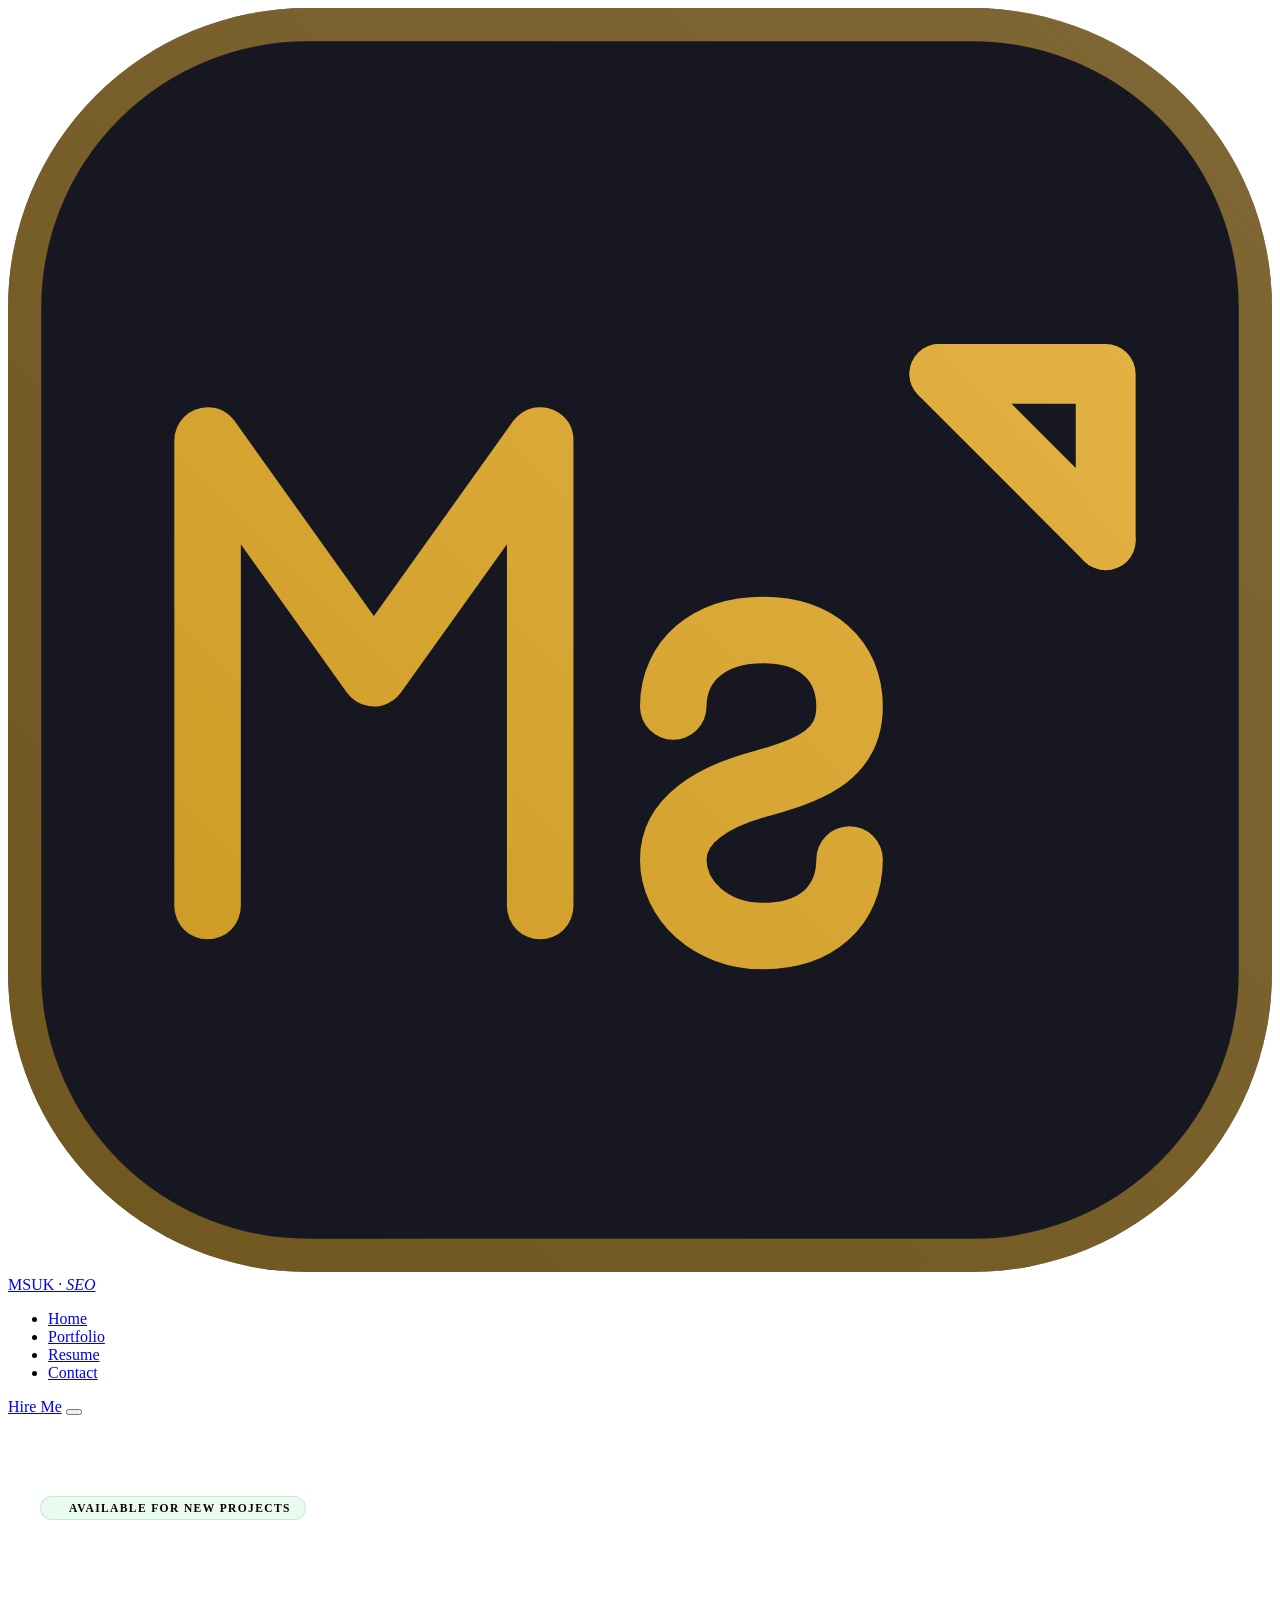
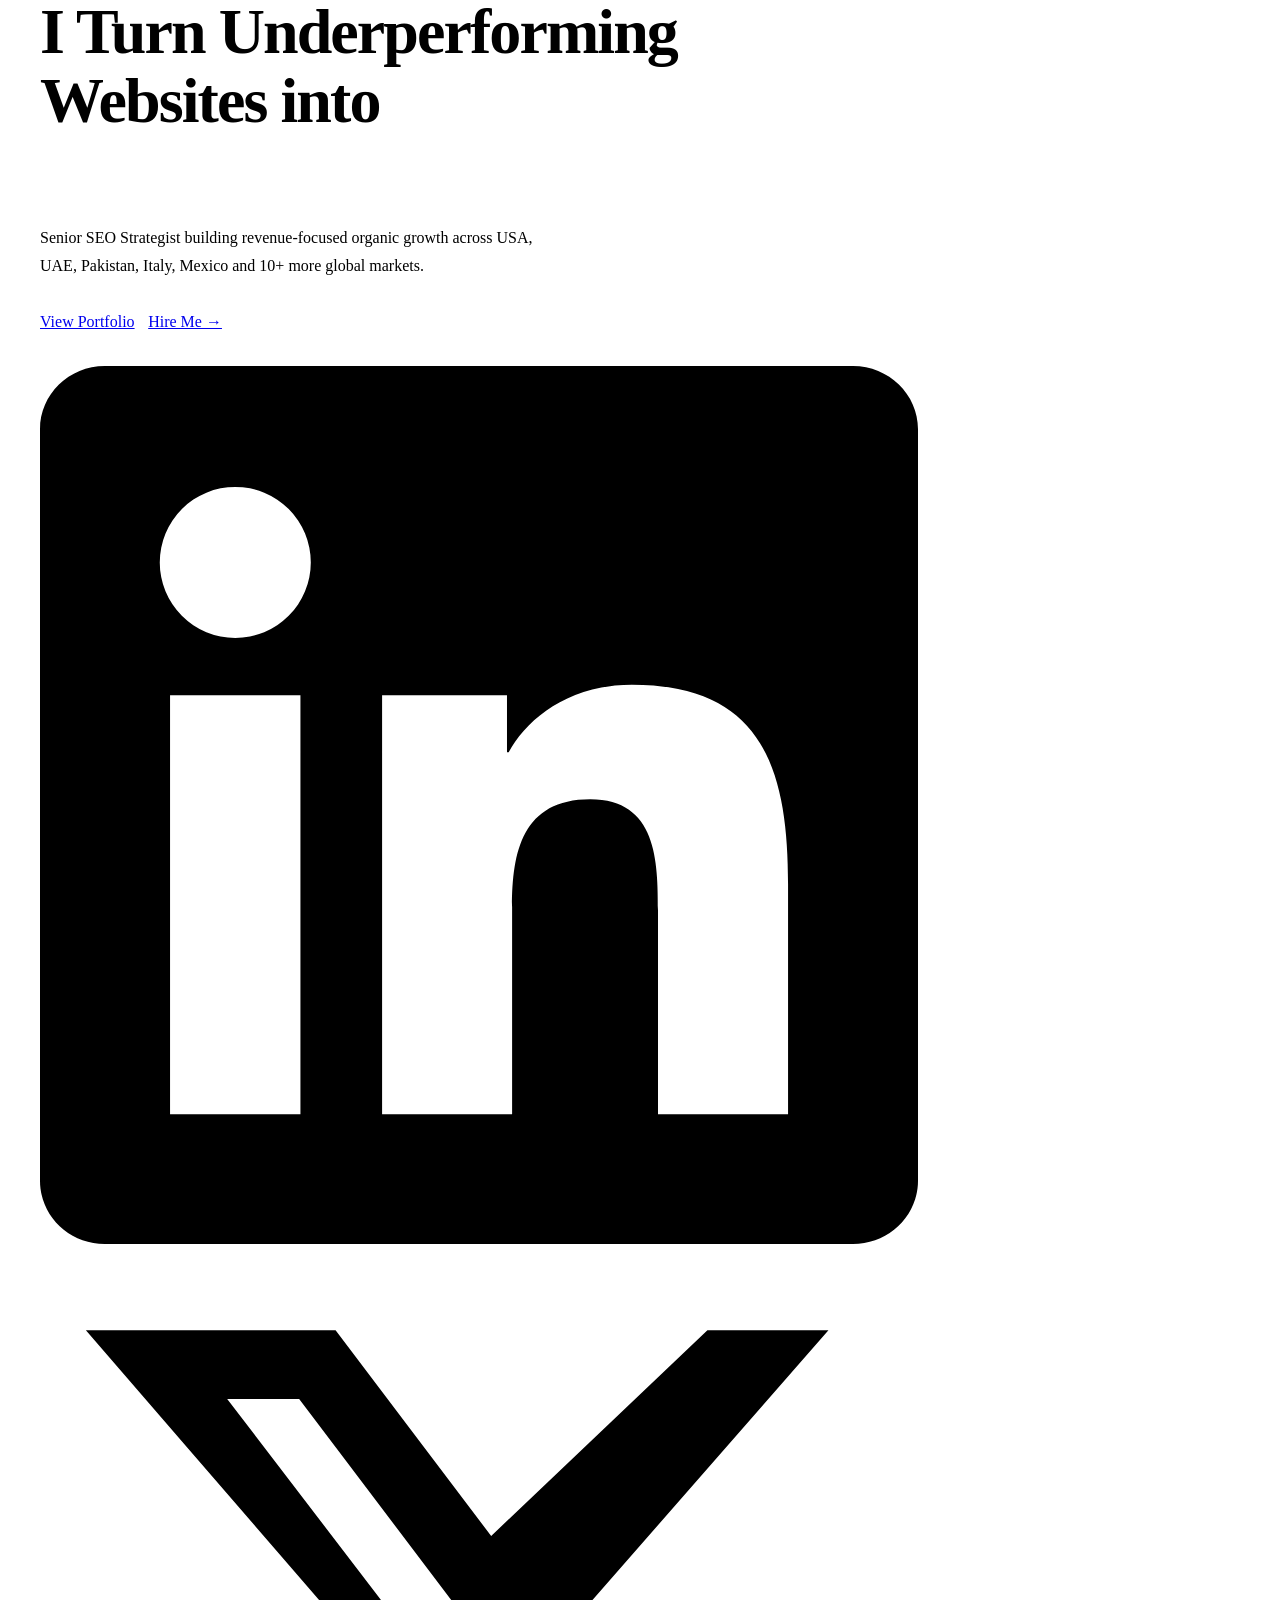
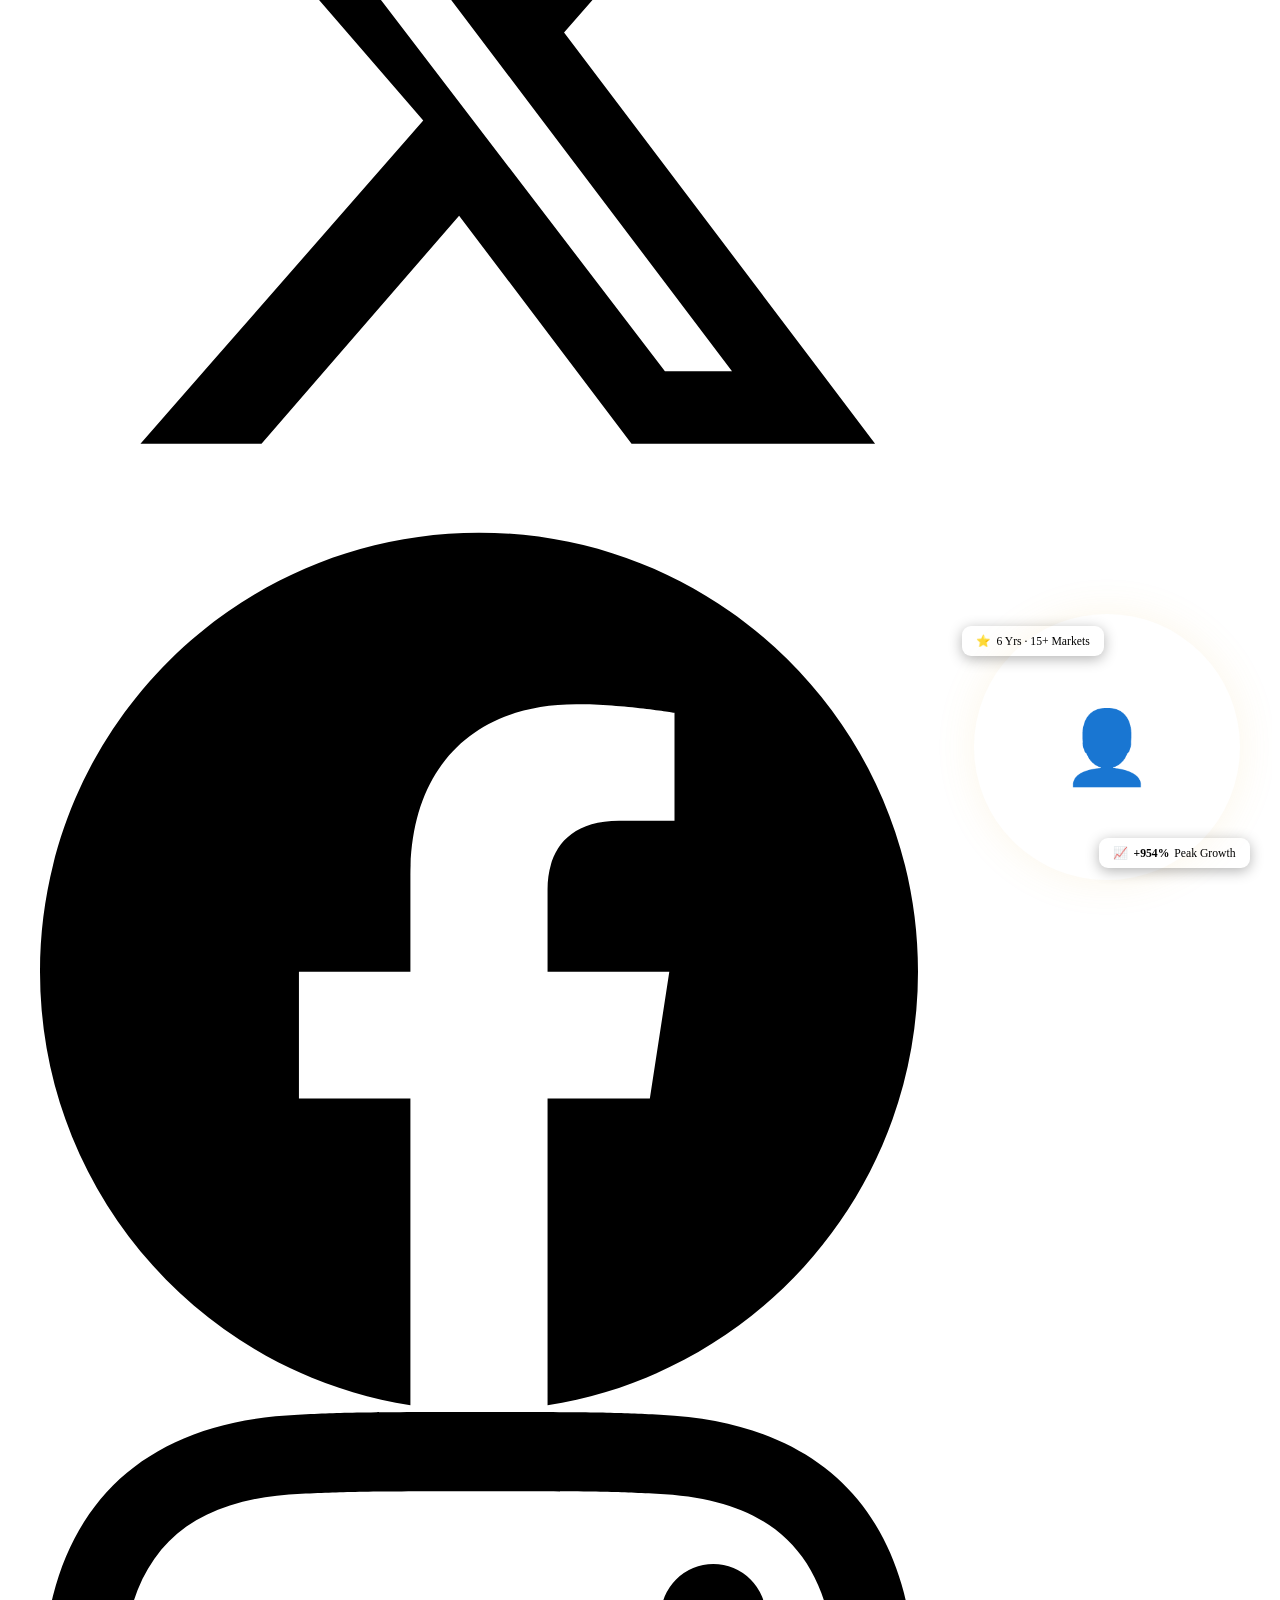
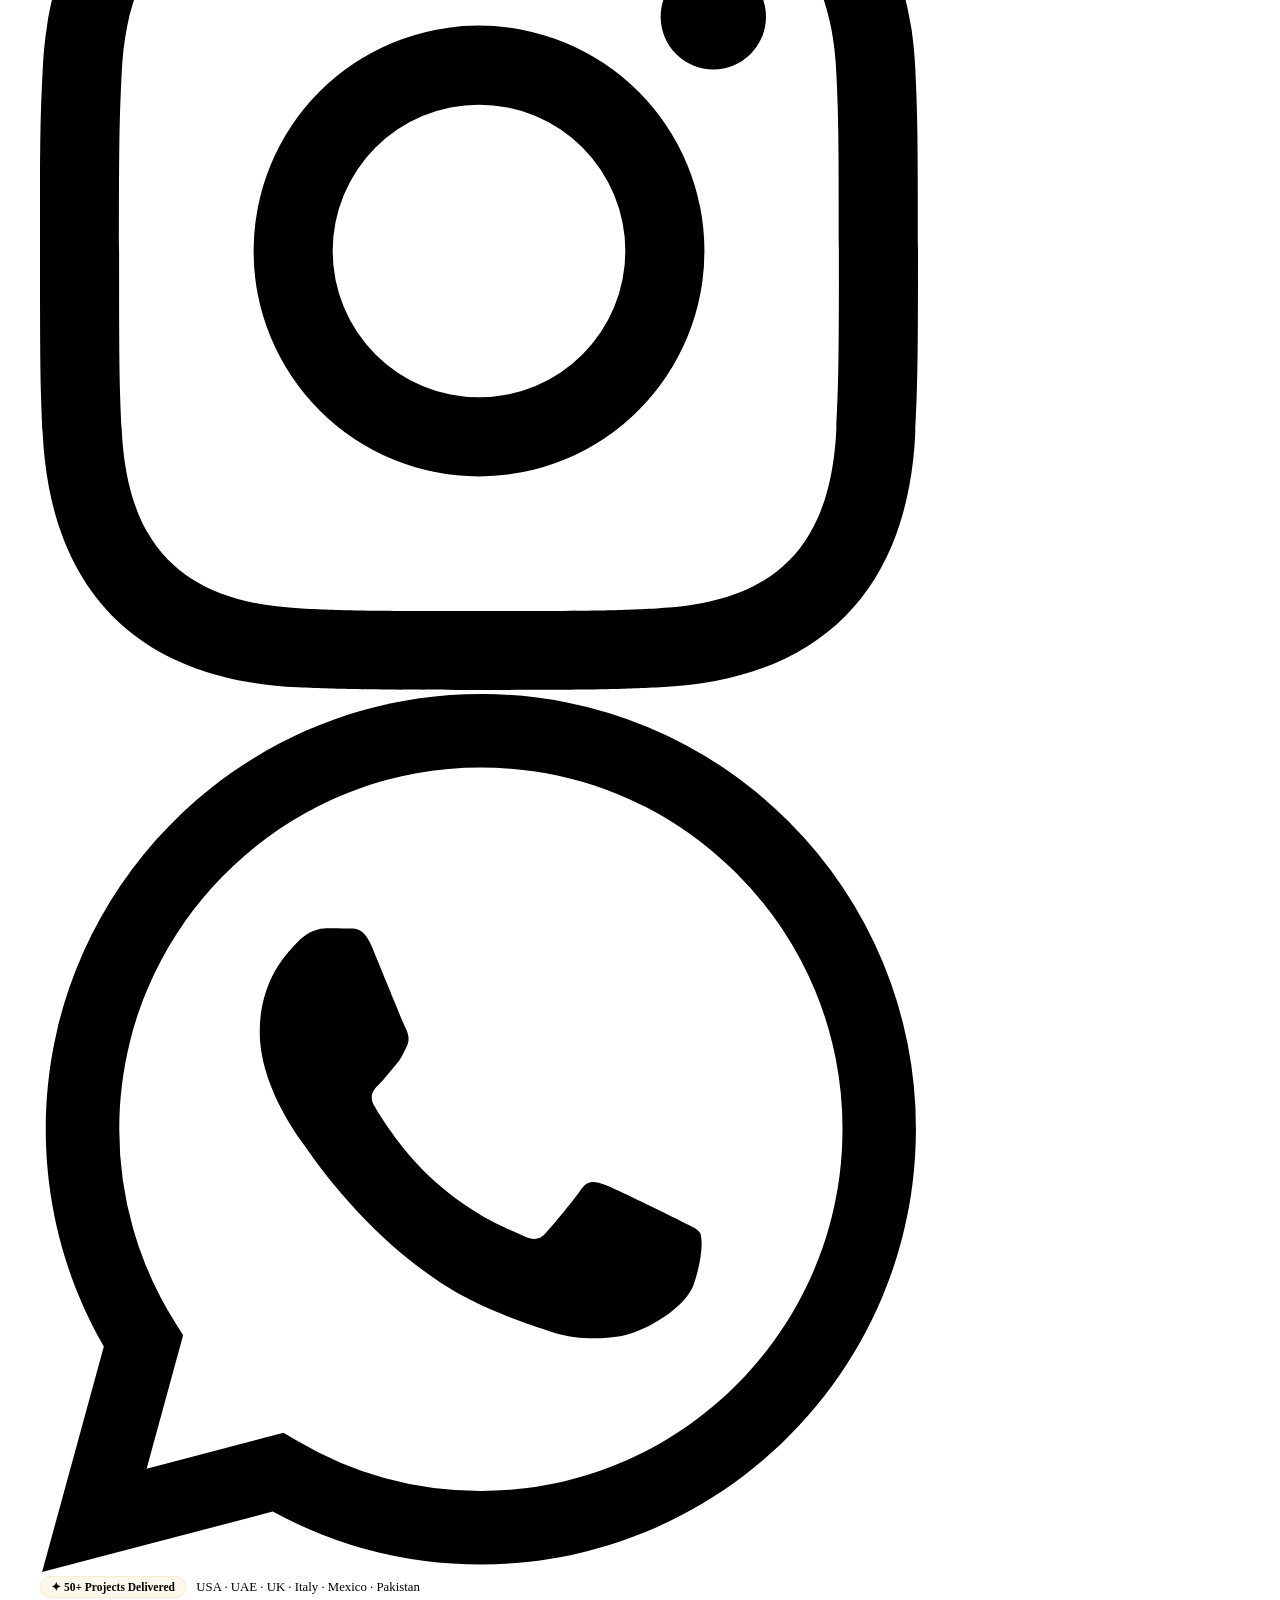
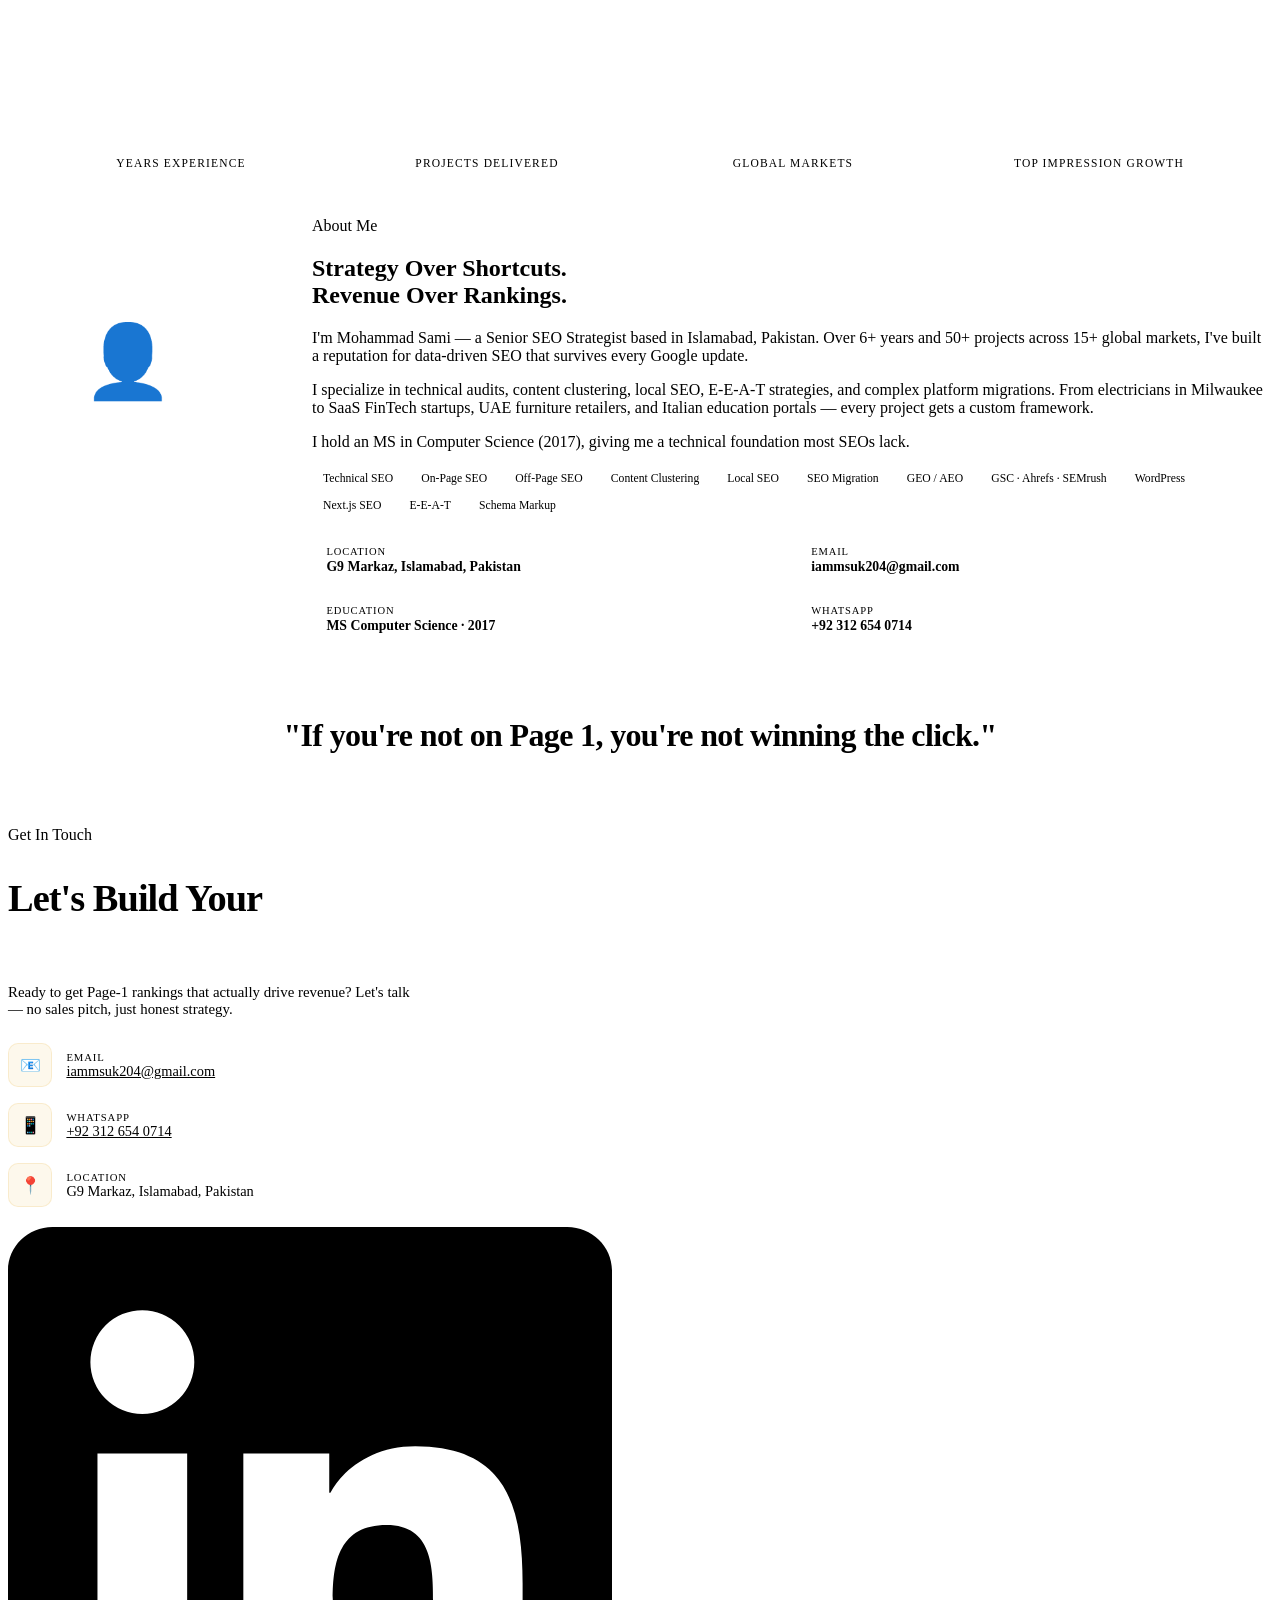
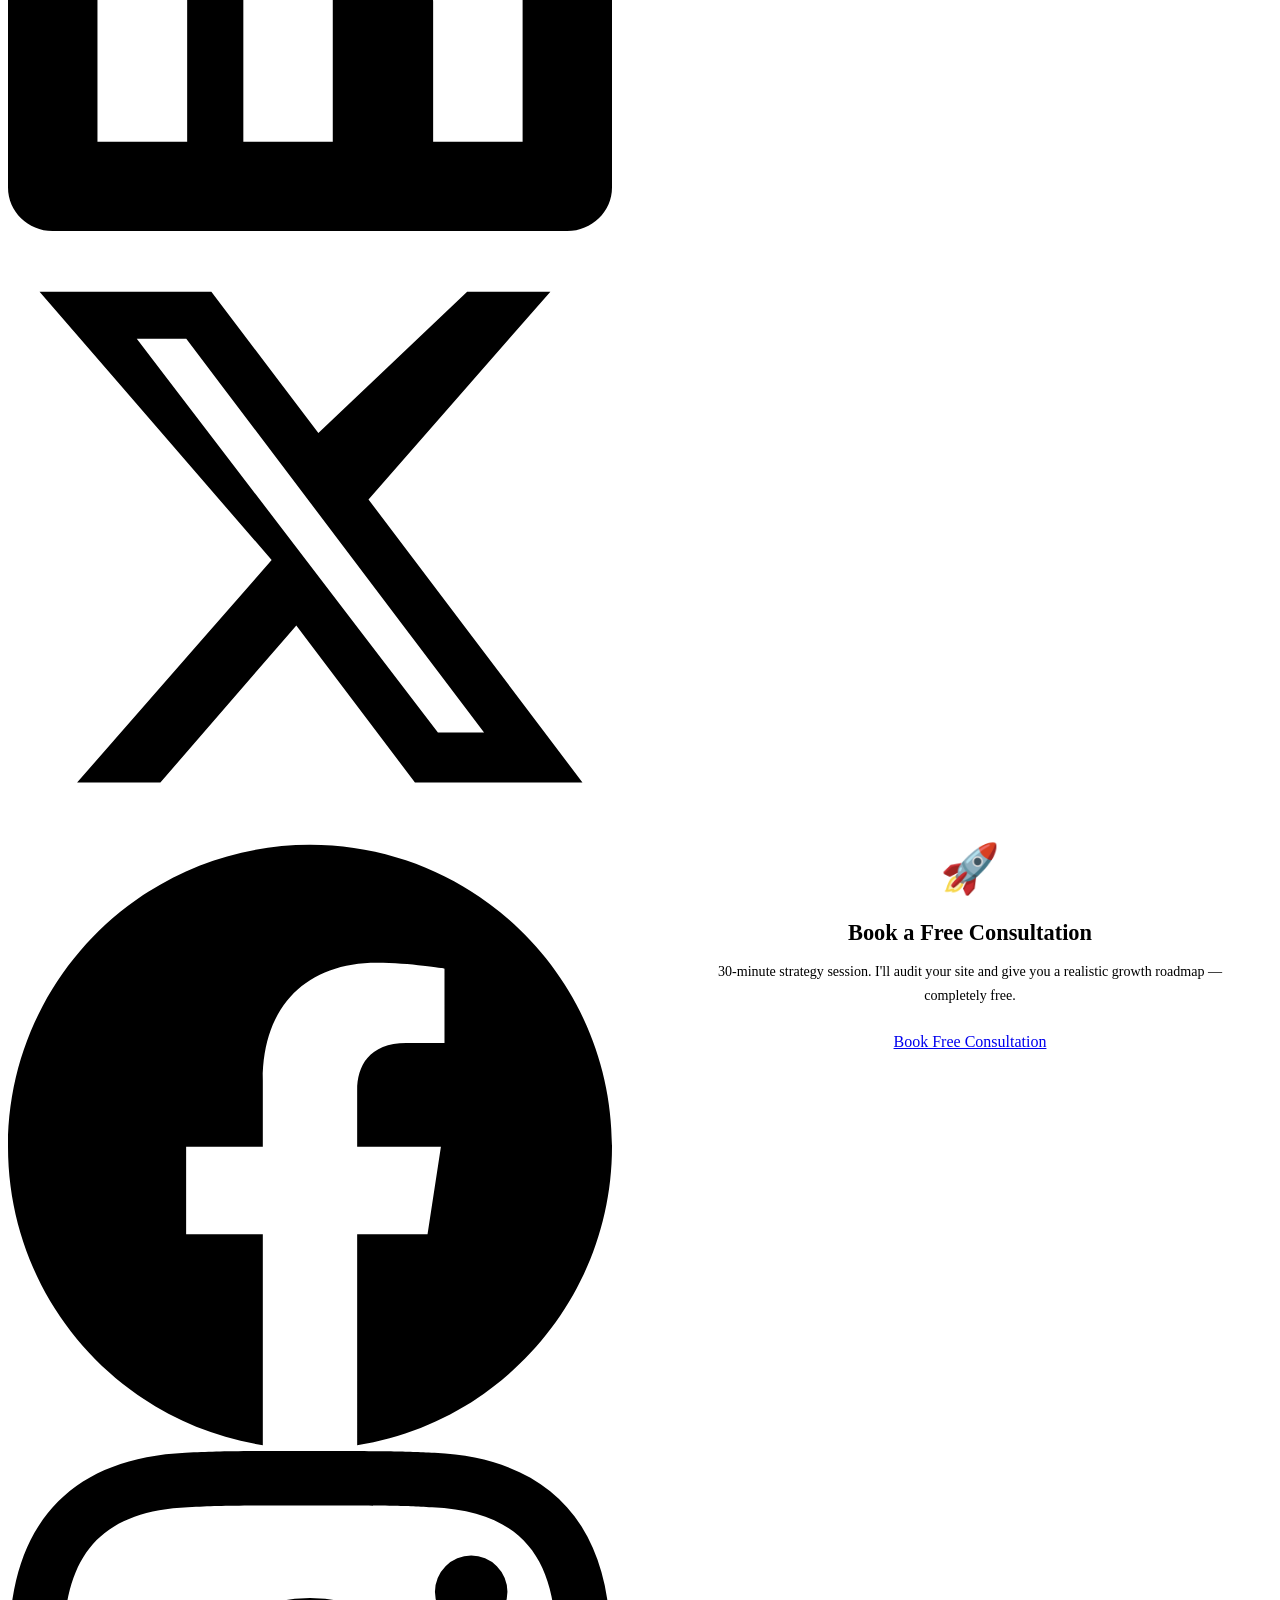
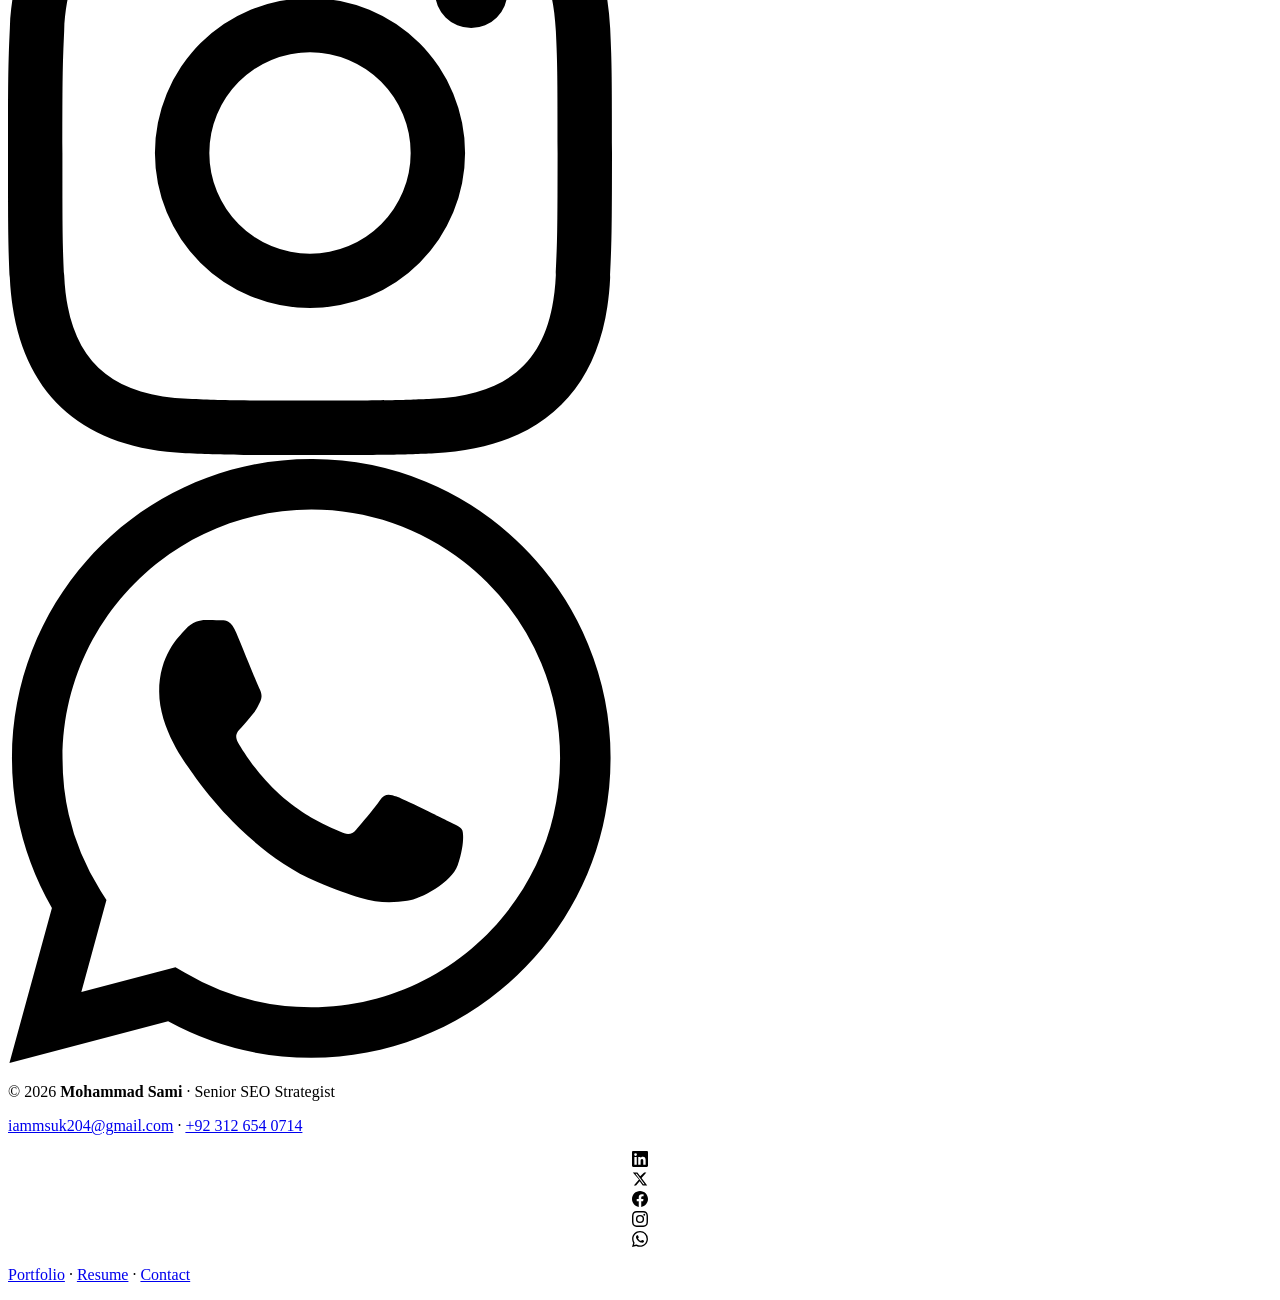
==== index.html @ 9bbda234 "Create index.html" ====
<!DOCTYPE html>
<html lang="en">
<head>
<meta charset="UTF-8"/>
<meta name="viewport" content="width=device-width,initial-scale=1"/>
<meta name="description" content="Mohammad Sami — Senior SEO Strategist & Growth Consultant. 6+ years, 50+ projects, 15+ markets. Technical SEO, Content Clustering, Local SEO, Migration specialist."/>
<meta name="keywords" content="SEO Expert Pakistan, Senior SEO Strategist, Technical SEO Expert, SEO Consultant, Freelance SEO Expert, Mohammad Sami, SEO migration expert"/>
<title>Mohammad Sami | Senior SEO Strategist & Growth Consultant</title>
<link rel="stylesheet" href="shared.css"/>
<script type="application/ld+json">{"@context":"https://schema.org","@type":"Person","name":"Mohammad Sami","jobTitle":"Senior SEO Strategist","email":"iammsuk204@gmail.com","telephone":"+923126540714","address":{"@type":"PostalAddress","addressLocality":"Islamabad","addressCountry":"PK"}}</script>
<style>
/* ── HERO ── */
.hero{min-height:100vh;display:flex;align-items:center;padding:80px 1.5rem 60px;position:relative;overflow:hidden}
.hero-grid{position:absolute;inset:0;background-image:linear-gradient(var(--border) 1px,transparent 1px),linear-gradient(90deg,var(--border) 1px,transparent 1px);background-size:68px 68px;opacity:.13;pointer-events:none}
.hero-glow{position:absolute;top:-15%;right:5%;width:500px;height:500px;background:radial-gradient(ellipse,rgba(232,184,75,.07) 0%,transparent 68%);pointer-events:none}
.hero-inner{max-width:1200px;margin:0 auto;width:100%;display:grid;grid-template-columns:1fr auto;gap:3.5rem;align-items:center;position:relative}
.hero-avail{display:inline-flex;align-items:center;gap:7px;background:rgba(62,207,110,.1);border:1px solid rgba(62,207,110,.25);color:var(--green);font-size:.72rem;font-weight:700;letter-spacing:.12em;text-transform:uppercase;padding:5px 14px;border-radius:100px;margin-bottom:1.5rem}
.hero-dot{width:7px;height:7px;background:var(--green);border-radius:50%;animation:pulse 2s infinite}
@keyframes pulse{0%,100%{opacity:1}50%{opacity:.3}}
.hero-h1{font-size:clamp(2.2rem,5.5vw,4rem);font-weight:800;line-height:1.08;letter-spacing:-.03em;margin-bottom:1.2rem}
.hero-h1 .g{background:var(--grad);-webkit-background-clip:text;-webkit-text-fill-color:transparent;background-clip:text}
.hero-p{font-size:1rem;color:var(--light);max-width:500px;margin-bottom:2rem;line-height:1.8}
.hero-btns{display:flex;gap:.85rem;flex-wrap:wrap;margin-bottom:2.2rem}
.hero-trust{display:flex;align-items:center;gap:.65rem;flex-wrap:wrap;font-size:.8rem;color:var(--muted)}
.trust-badge{background:rgba(232,184,75,.1);border:1px solid rgba(232,184,75,.18);color:var(--accent);padding:3px 10px;border-radius:100px;font-size:.72rem;font-weight:600}
/* Profile ring */
.hero-photo{position:relative;flex-shrink:0}
.photo-ring{width:260px;height:260px;border-radius:50%;padding:3px;background:var(--grad);box-shadow:0 0 40px rgba(232,184,75,.12)}
.photo-inner{width:100%;height:100%;border-radius:50%;background:var(--card2);display:flex;align-items:center;justify-content:center;font-size:4.5rem;color:var(--muted);overflow:hidden}
.photo-inner img{width:100%;height:100%;object-fit:cover}
.fb{position:absolute;background:var(--card2);border:1px solid var(--border2);border-radius:9px;padding:.5rem .9rem;font-size:.73rem;white-space:nowrap;display:flex;align-items:center;gap:5px;box-shadow:0 3px 14px rgba(0,0,0,.3)}
.fb1{bottom:12px;right:-10px;border-color:rgba(62,207,110,.3);color:var(--green)}
.fb2{top:12px;left:-12px;border-color:rgba(232,184,75,.3);color:var(--accent)}
/* Metrics */
.metrics{background:var(--surface);border-top:1px solid var(--border);border-bottom:1px solid var(--border);padding:3rem 1.5rem}
.metrics-grid{max-width:1200px;margin:0 auto;display:grid;grid-template-columns:repeat(4,1fr);gap:1.5rem}
.metric{text-align:center;position:relative}
.metric::after{content:'';position:absolute;right:0;top:20%;bottom:20%;width:1px;background:var(--border)}
.metric:last-child::after{display:none}
.metric-v{font-size:clamp(1.9rem,4vw,2.8rem);font-weight:800;background:var(--grad);-webkit-background-clip:text;-webkit-text-fill-color:transparent;background-clip:text;line-height:1}
.metric-l{font-size:.72rem;color:var(--muted);text-transform:uppercase;letter-spacing:.1em;margin-top:.35rem}
/* Brand strip */
.strip{background:var(--grad);padding:2.5rem 1.5rem;text-align:center}
.strip p{font-size:clamp(1.1rem,3.5vw,2rem);font-weight:800;color:#000;letter-spacing:-.02em}
/* About */
#about{background:var(--surface)}
.about-grid{display:grid;grid-template-columns:240px 1fr;gap:4rem;align-items:start}
.about-photo{width:240px;height:290px;border-radius:14px;border:1px solid var(--border2);background:var(--card2);display:flex;align-items:center;justify-content:center;font-size:4.5rem;color:var(--muted);overflow:hidden;flex-shrink:0}
.about-photo img{width:100%;height:100%;object-fit:cover}
.about-text p{color:var(--light);margin-bottom:.9rem;font-size:.94rem}
.chips{display:flex;flex-wrap:wrap;gap:.38rem;margin-top:1.1rem}
.chip{background:var(--card);border:1px solid var(--border2);color:var(--light);font-size:.73rem;padding:4px 11px;border-radius:100px;font-weight:500;transition:all .2s;cursor:default}
.chip:hover{border-color:var(--accent);color:var(--accent)}
.info-grid{display:grid;grid-template-columns:1fr 1fr;gap:.6rem;margin-top:1.2rem}
.info-item{background:var(--card);border:1px solid var(--border);border-radius:9px;padding:.65rem .9rem}
.info-lbl{font-size:.66rem;color:var(--muted);text-transform:uppercase;letter-spacing:.08em}
.info-val{font-size:.86rem;font-weight:600;margin-top:2px}
/* Contact */
#contact{background:var(--card)}
.contact-grid{display:grid;grid-template-columns:1fr 1fr;gap:3.5rem;align-items:center}
.contact-h{font-size:clamp(1.5rem,3.5vw,2.4rem);font-weight:800;letter-spacing:-.025em;margin-bottom:1rem;line-height:1.2}
.contact-h .g{background:var(--grad);-webkit-background-clip:text;-webkit-text-fill-color:transparent;background-clip:text}
.contact-rows{display:flex;flex-direction:column;gap:1rem;margin-top:1.6rem}
.c-row{display:flex;align-items:center;gap:.9rem}
.c-ico{width:42px;height:42px;border-radius:10px;background:rgba(232,184,75,.1);border:1px solid rgba(232,184,75,.2);display:flex;align-items:center;justify-content:center;font-size:1.05rem;flex-shrink:0}
.c-lbl{font-size:.67rem;color:var(--muted);text-transform:uppercase;letter-spacing:.08em}
.c-val{font-size:.9rem}
.c-val a{color:var(--text);transition:color .2s}
.c-val a:hover{color:var(--accent)}
.cta-card{background:var(--card2);border:1px solid var(--border2);border-radius:16px;padding:2.5rem;text-align:center}
.cta-card .ico{font-size:3rem;margin-bottom:.9rem}
.cta-card h3{font-size:1.4rem;font-weight:800;margin-bottom:.65rem}
.cta-card p{color:var(--light);font-size:.88rem;margin-bottom:1.6rem;line-height:1.7}
/* Responsive */
@media(max-width:960px){
  .hero-inner{grid-template-columns:1fr;gap:2.5rem;text-align:center}
  .hero-photo{display:flex;justify-content:center}
  .hero-p{margin-left:auto;margin-right:auto}
  .hero-btns{justify-content:center}
  .hero-trust{justify-content:center}
  .about-grid{grid-template-columns:1fr;gap:2rem}
  .about-photo{width:100%;max-width:220px;height:200px;margin:0 auto}
  .contact-grid{grid-template-columns:1fr;gap:2rem}
  .metrics-grid{grid-template-columns:1fr 1fr}
  .metric:nth-child(2)::after,.metric:nth-child(4)::after{display:none}
}
@media(max-width:600px){
  .photo-ring{width:200px;height:200px}
  .fb1,.fb2{display:none}
  .info-grid{grid-template-columns:1fr}
  .hero-h1{font-size:clamp(1.8rem,8vw,2.6rem)}
}
@media(max-width:400px){
  .metrics-grid{grid-template-columns:1fr 1fr;gap:1rem}
  .metric::after{display:none}
}

/* ── INDEX MOBILE FIXES ── */
@media(max-width:520px){
  .hero-h1{font-size:clamp(1.75rem,8.5vw,2.4rem)}
  .hero-p{font-size:.9rem}
  .hero-btns .btn{padding:10px 18px;font-size:.83rem}
  .hero-trust{font-size:.72rem}
  .trust-badge{font-size:.68rem;padding:2px 8px}
  .contact-grid{gap:1.5rem}
  .cta-card{padding:1.8rem 1.5rem}
  .cta-card h3{font-size:1.2rem}
  .info-grid{grid-template-columns:1fr}
  .metrics-grid{grid-template-columns:1fr 1fr}
  .metric-v{font-size:2rem}
  .social-links{gap:.45rem}
  .soc{width:32px;height:32px}
}
@media(max-width:400px){
  .photo-ring{width:180px;height:180px}
  .fb1,.fb2{display:none}
  .chips{gap:.3rem}
  .chip{font-size:.68rem;padding:3px 8px}
}
</style>
</head>
<body>
<nav>
  <a href="index.html" class="logo">
    <svg viewBox="0 0 38 38" fill="none"><defs><linearGradient id="ng" x1="0" y1="38" x2="38" y2="0" gradientUnits="userSpaceOnUse"><stop offset="0%" stop-color="#c9951e"/><stop offset="100%" stop-color="#e8b84b"/></linearGradient></defs><rect width="38" height="38" rx="9" fill="#161720"/><rect x=".5" y=".5" width="37" height="37" rx="8.5" stroke="url(#ng)" stroke-opacity=".5"/><path d="M6 27V13l5 7 5-7v14" stroke="url(#ng)" stroke-width="2" stroke-linecap="round" stroke-linejoin="round" fill="none"/><path d="M20 21c0-1.4 1.1-2.3 2.7-2.3s2.6.9 2.6 2.3-1.1 1.9-2.6 2.3-2.7 1.1-2.7 2.3 1.1 2.3 2.7 2.3 2.6-.9 2.6-2.3" stroke="url(#ng)" stroke-width="2" stroke-linecap="round" fill="none"/><polyline points="28,11 33,11 33,16" stroke="url(#ng)" stroke-width="1.8" stroke-linecap="round" stroke-linejoin="round" fill="none"/><line x1="28" y1="11" x2="33" y2="16" stroke="url(#ng)" stroke-width="1.8" stroke-linecap="round"/></svg>
    <span class="logo-name">MSUK · <em>SEO</em></span>
  </a>
  <ul class="nav-links" id="navLinks">
    <li><a href="index.html" class="active">Home</a></li>
    <li><a href="portfolio.html">Portfolio</a></li>
    <li><a href="resume.html">Resume</a></li>
    <li><a href="#contact">Contact</a></li>
  </ul>
  <a href="https://wa.me/923126540714" class="nav-cta">Hire Me</a>
  <button class="hb" id="hb" aria-label="Menu"><span></span><span></span><span></span></button>
</nav>

<!-- HERO -->
<section class="hero" id="home">
  <div class="hero-grid"></div>
  <div class="hero-glow"></div>
  <div class="hero-inner">
    <div>
      <div class="hero-avail"><span class="hero-dot"></span>Available for New Projects</div>
      <h1 class="hero-h1">I Turn Underperforming<br/>Websites into<br/><span class="g">Market Leaders</span></h1>
      <p class="hero-p">Senior SEO Strategist building revenue-focused organic growth across USA, UAE, Pakistan, Italy, Mexico and 10+ more global markets.</p>
      <div class="hero-btns">
        <a href="portfolio.html" class="btn btn-gold">View Portfolio</a>
        <a href="https://wa.me/923126540714" class="btn btn-outline">Hire Me →</a>
      </div>
      <div class="social-links">
  <!-- LinkedIn -->
  <a href="https://www.linkedin.com/in/mohammadsami-seo" target="_blank" rel="noopener" class="soc" title="LinkedIn" style="--hc:#0077b5">
    <svg viewBox="0 0 24 24"><path d="M20.447 20.452h-3.554v-5.569c0-1.328-.027-3.037-1.852-3.037-1.853 0-2.136 1.445-2.136 2.939v5.667H9.351V9h3.414v1.561h.046c.477-.9 1.637-1.85 3.37-1.85 3.601 0 4.267 2.37 4.267 5.455v6.286zM5.337 7.433a2.062 2.062 0 01-2.063-2.065 2.064 2.064 0 112.063 2.065zm1.782 13.019H3.555V9h3.564v11.452zM22.225 0H1.771C.792 0 0 .774 0 1.729v20.542C0 23.227.792 24 1.771 24h20.451C23.2 24 24 23.227 24 22.271V1.729C24 .774 23.2 0 22.222 0h.003z"/></svg>
  </a>
  <!-- X / Twitter -->
  <a href="https://x.com/mohammadsami_seo" target="_blank" rel="noopener" class="soc" title="X (Twitter)">
    <svg viewBox="0 0 24 24"><path d="M18.244 2.25h3.308l-7.227 8.26 8.502 11.24H16.17l-4.714-6.231-5.401 6.231H2.746l7.73-8.835L1.254 2.25H8.08l4.253 5.622zm-1.161 17.52h1.833L7.084 4.126H5.117z"/></svg>
  </a>
  <!-- Facebook -->
  <a href="https://www.facebook.com/mohammadsami.seo" target="_blank" rel="noopener" class="soc" title="Facebook">
    <svg viewBox="0 0 24 24"><path d="M24 12.073c0-6.627-5.373-12-12-12s-12 5.373-12 12c0 5.99 4.388 10.954 10.125 11.854v-8.385H7.078v-3.47h3.047V9.43c0-3.007 1.792-4.669 4.533-4.669 1.312 0 2.686.235 2.686.235v2.953H15.83c-1.491 0-1.956.925-1.956 1.874v2.25h3.328l-.532 3.47h-2.796v8.385C19.612 23.027 24 18.062 24 12.073z"/></svg>
  </a>
  <!-- Instagram -->
  <a href="https://www.instagram.com/mohammadsami.seo" target="_blank" rel="noopener" class="soc" title="Instagram">
    <svg viewBox="0 0 24 24"><path d="M12 2.163c3.204 0 3.584.012 4.85.07 3.252.148 4.771 1.691 4.919 4.919.058 1.265.069 1.645.069 4.849 0 3.205-.012 3.584-.069 4.849-.149 3.225-1.664 4.771-4.919 4.919-1.266.058-1.644.07-4.85.07-3.204 0-3.584-.012-4.849-.07-3.26-.149-4.771-1.699-4.919-4.92-.058-1.265-.07-1.644-.07-4.849 0-3.204.013-3.583.07-4.849.149-3.227 1.664-4.771 4.919-4.919 1.266-.057 1.645-.069 4.849-.069zM12 0C8.741 0 8.333.014 7.053.072 2.695.272.273 2.69.073 7.052.014 8.333 0 8.741 0 12c0 3.259.014 3.668.072 4.948.2 4.358 2.618 6.78 6.98 6.98C8.333 23.986 8.741 24 12 24c3.259 0 3.668-.014 4.948-.072 4.354-.2 6.782-2.618 6.979-6.98.059-1.28.073-1.689.073-4.948 0-3.259-.014-3.667-.072-4.947-.196-4.354-2.617-6.78-6.979-6.98C15.668.014 15.259 0 12 0zm0 5.838a6.162 6.162 0 100 12.324 6.162 6.162 0 000-12.324zM12 16a4 4 0 110-8 4 4 0 010 8zm6.406-11.845a1.44 1.44 0 100 2.881 1.44 1.44 0 000-2.881z"/></svg>
  </a>
  <!-- WhatsApp -->
  <a href="https://wa.me/923126540714" target="_blank" rel="noopener" class="soc" title="WhatsApp" style="border-color:rgba(37,211,102,.3)">
    <svg viewBox="0 0 24 24" style="color:#25d366"><path d="M17.472 14.382c-.297-.149-1.758-.867-2.03-.967-.273-.099-.471-.148-.67.15-.197.297-.767.966-.94 1.164-.173.199-.347.223-.644.075-.297-.15-1.255-.463-2.39-1.475-.883-.788-1.48-1.761-1.653-2.059-.173-.297-.018-.458.13-.606.134-.133.298-.347.446-.52.149-.174.198-.298.298-.497.099-.198.05-.371-.025-.52-.075-.149-.669-1.612-.916-2.207-.242-.579-.487-.5-.669-.51-.173-.008-.371-.01-.57-.01-.198 0-.52.074-.792.372-.272.297-1.04 1.016-1.04 2.479 0 1.462 1.065 2.875 1.213 3.074.149.198 2.096 3.2 5.077 4.487.709.306 1.262.489 1.694.625.712.227 1.36.195 1.871.118.571-.085 1.758-.719 2.006-1.413.248-.694.248-1.289.173-1.413-.074-.124-.272-.198-.57-.347zm-5.421 7.403h-.004a9.87 9.87 0 01-5.031-1.378l-.361-.214-3.741.982.998-3.648-.235-.374a9.86 9.86 0 01-1.51-5.26c.001-5.45 4.436-9.884 9.888-9.884 2.64 0 5.122 1.03 6.988 2.898a9.825 9.825 0 012.893 6.994c-.003 5.45-4.437 9.884-9.885 9.884zm8.413-18.297A11.815 11.815 0 0012.05 0C5.495 0 .16 5.335.157 11.892c0 2.096.547 4.142 1.588 5.945L.057 24l6.305-1.654a11.882 11.882 0 005.683 1.448h.005c6.554 0 11.89-5.335 11.893-11.893a11.821 11.821 0 00-3.48-8.413z"/></svg>
  </a>
</div>
      <div class="hero-trust">
        <span class="trust-badge">✦ 50+ Projects Delivered</span>
        <span>USA · UAE · UK · Italy · Mexico · Pakistan</span>
      </div>
    </div>
    <div class="hero-photo">
      <div class="photo-ring">
        <div class="photo-inner">👤</div>
      </div>
      <div class="fb fb1"><span>📈</span><strong>+954%</strong> Peak Growth</div>
      <div class="fb fb2"><span>⭐</span>6 Yrs · 15+ Markets</div>
    </div>
  </div>
</section>

<!-- METRICS -->
<div class="metrics">
  <div class="metrics-grid">
    <div class="metric reveal"><div class="metric-v" data-count="6" data-suffix="+">0+</div><div class="metric-l">Years Experience</div></div>
    <div class="metric reveal"><div class="metric-v" data-count="50" data-suffix="+">0+</div><div class="metric-l">Projects Delivered</div></div>
    <div class="metric reveal"><div class="metric-v" data-count="15" data-suffix="+">0+</div><div class="metric-l">Global Markets</div></div>
    <div class="metric reveal"><div class="metric-v" data-count="954" data-suffix="%">0%</div><div class="metric-l">Top Impression Growth</div></div>
  </div>
</div>

<!-- ABOUT -->
<section id="about">
  <div class="container">
    <div class="about-grid">
      <div class="about-photo reveal">👤</div>
      <div class="reveal">
        <div class="s-tag">About Me</div>
        <h2 class="s-title">Strategy Over Shortcuts.<br/>Revenue Over Rankings.</h2>
        <p>I'm Mohammad Sami — a Senior SEO Strategist based in Islamabad, Pakistan. Over 6+ years and 50+ projects across 15+ global markets, I've built a reputation for data-driven SEO that survives every Google update.</p>
        <p>I specialize in technical audits, content clustering, local SEO, E-E-A-T strategies, and complex platform migrations. From electricians in Milwaukee to SaaS FinTech startups, UAE furniture retailers, and Italian education portals — every project gets a custom framework.</p>
        <p>I hold an MS in Computer Science (2017), giving me a technical foundation most SEOs lack.</p>
        <div class="chips">
          <span class="chip">Technical SEO</span><span class="chip">On-Page SEO</span><span class="chip">Off-Page SEO</span><span class="chip">Content Clustering</span><span class="chip">Local SEO</span><span class="chip">SEO Migration</span><span class="chip">GEO / AEO</span><span class="chip">GSC · Ahrefs · SEMrush</span><span class="chip">WordPress</span><span class="chip">Next.js SEO</span><span class="chip">E-E-A-T</span><span class="chip">Schema Markup</span>
        </div>
        <div class="info-grid">
          <div class="info-item"><div class="info-lbl">Location</div><div class="info-val">G9 Markaz, Islamabad, Pakistan</div></div>
          <div class="info-item"><div class="info-lbl">Email</div><div class="info-val">iammsuk204@gmail.com</div></div>
          <div class="info-item"><div class="info-lbl">Education</div><div class="info-val">MS Computer Science · 2017</div></div>
          <div class="info-item"><div class="info-lbl">WhatsApp</div><div class="info-val">+92 312 654 0714</div></div>
        </div>
      </div>
    </div>
  </div>
</section>

<!-- BRAND STRIP -->
<div class="strip">
  <p>"If you're not on Page 1, you're not winning the click."</p>
</div>

<!-- CONTACT -->
<section id="contact">
  <div class="container">
    <div class="contact-grid">
      <div class="reveal">
        <div class="s-tag">Get In Touch</div>
        <h2 class="contact-h">Let's Build Your<br/><span class="g">SEO Growth Engine</span></h2>
        <p style="color:var(--light);font-size:.93rem;max-width:420px;">Ready to get Page-1 rankings that actually drive revenue? Let's talk — no sales pitch, just honest strategy.</p>
        <div class="contact-rows">
          <div class="c-row"><div class="c-ico">📧</div><div><div class="c-lbl">Email</div><div class="c-val"><a href="mailto:iammsuk204@gmail.com">iammsuk204@gmail.com</a></div></div></div>
          <div class="c-row"><div class="c-ico">📱</div><div><div class="c-lbl">WhatsApp</div><div class="c-val"><a href="https://wa.me/923126540714">+92 312 654 0714</a></div></div></div>
          <div class="c-row"><div class="c-ico">📍</div><div><div class="c-lbl">Location</div><div class="c-val">G9 Markaz, Islamabad, Pakistan</div></div></div>
        </div>
        <div style="margin-top:1.25rem"><div class="social-links">
  <!-- LinkedIn -->
  <a href="https://www.linkedin.com/in/mohammadsami-seo" target="_blank" rel="noopener" class="soc" title="LinkedIn" style="--hc:#0077b5">
    <svg viewBox="0 0 24 24"><path d="M20.447 20.452h-3.554v-5.569c0-1.328-.027-3.037-1.852-3.037-1.853 0-2.136 1.445-2.136 2.939v5.667H9.351V9h3.414v1.561h.046c.477-.9 1.637-1.85 3.37-1.85 3.601 0 4.267 2.37 4.267 5.455v6.286zM5.337 7.433a2.062 2.062 0 01-2.063-2.065 2.064 2.064 0 112.063 2.065zm1.782 13.019H3.555V9h3.564v11.452zM22.225 0H1.771C.792 0 0 .774 0 1.729v20.542C0 23.227.792 24 1.771 24h20.451C23.2 24 24 23.227 24 22.271V1.729C24 .774 23.2 0 22.222 0h.003z"/></svg>
  </a>
  <!-- X / Twitter -->
  <a href="https://x.com/mohammadsami_seo" target="_blank" rel="noopener" class="soc" title="X (Twitter)">
    <svg viewBox="0 0 24 24"><path d="M18.244 2.25h3.308l-7.227 8.26 8.502 11.24H16.17l-4.714-6.231-5.401 6.231H2.746l7.73-8.835L1.254 2.25H8.08l4.253 5.622zm-1.161 17.52h1.833L7.084 4.126H5.117z"/></svg>
  </a>
  <!-- Facebook -->
  <a href="https://www.facebook.com/mohammadsami.seo" target="_blank" rel="noopener" class="soc" title="Facebook">
    <svg viewBox="0 0 24 24"><path d="M24 12.073c0-6.627-5.373-12-12-12s-12 5.373-12 12c0 5.99 4.388 10.954 10.125 11.854v-8.385H7.078v-3.47h3.047V9.43c0-3.007 1.792-4.669 4.533-4.669 1.312 0 2.686.235 2.686.235v2.953H15.83c-1.491 0-1.956.925-1.956 1.874v2.25h3.328l-.532 3.47h-2.796v8.385C19.612 23.027 24 18.062 24 12.073z"/></svg>
  </a>
  <!-- Instagram -->
  <a href="https://www.instagram.com/mohammadsami.seo" target="_blank" rel="noopener" class="soc" title="Instagram">
    <svg viewBox="0 0 24 24"><path d="M12 2.163c3.204 0 3.584.012 4.85.07 3.252.148 4.771 1.691 4.919 4.919.058 1.265.069 1.645.069 4.849 0 3.205-.012 3.584-.069 4.849-.149 3.225-1.664 4.771-4.919 4.919-1.266.058-1.644.07-4.85.07-3.204 0-3.584-.012-4.849-.07-3.26-.149-4.771-1.699-4.919-4.92-.058-1.265-.07-1.644-.07-4.849 0-3.204.013-3.583.07-4.849.149-3.227 1.664-4.771 4.919-4.919 1.266-.057 1.645-.069 4.849-.069zM12 0C8.741 0 8.333.014 7.053.072 2.695.272.273 2.69.073 7.052.014 8.333 0 8.741 0 12c0 3.259.014 3.668.072 4.948.2 4.358 2.618 6.78 6.98 6.98C8.333 23.986 8.741 24 12 24c3.259 0 3.668-.014 4.948-.072 4.354-.2 6.782-2.618 6.979-6.98.059-1.28.073-1.689.073-4.948 0-3.259-.014-3.667-.072-4.947-.196-4.354-2.617-6.78-6.979-6.98C15.668.014 15.259 0 12 0zm0 5.838a6.162 6.162 0 100 12.324 6.162 6.162 0 000-12.324zM12 16a4 4 0 110-8 4 4 0 010 8zm6.406-11.845a1.44 1.44 0 100 2.881 1.44 1.44 0 000-2.881z"/></svg>
  </a>
  <!-- WhatsApp -->
  <a href="https://wa.me/923126540714" target="_blank" rel="noopener" class="soc" title="WhatsApp" style="border-color:rgba(37,211,102,.3)">
    <svg viewBox="0 0 24 24" style="color:#25d366"><path d="M17.472 14.382c-.297-.149-1.758-.867-2.03-.967-.273-.099-.471-.148-.67.15-.197.297-.767.966-.94 1.164-.173.199-.347.223-.644.075-.297-.15-1.255-.463-2.39-1.475-.883-.788-1.48-1.761-1.653-2.059-.173-.297-.018-.458.13-.606.134-.133.298-.347.446-.52.149-.174.198-.298.298-.497.099-.198.05-.371-.025-.52-.075-.149-.669-1.612-.916-2.207-.242-.579-.487-.5-.669-.51-.173-.008-.371-.01-.57-.01-.198 0-.52.074-.792.372-.272.297-1.04 1.016-1.04 2.479 0 1.462 1.065 2.875 1.213 3.074.149.198 2.096 3.2 5.077 4.487.709.306 1.262.489 1.694.625.712.227 1.36.195 1.871.118.571-.085 1.758-.719 2.006-1.413.248-.694.248-1.289.173-1.413-.074-.124-.272-.198-.57-.347zm-5.421 7.403h-.004a9.87 9.87 0 01-5.031-1.378l-.361-.214-3.741.982.998-3.648-.235-.374a9.86 9.86 0 01-1.51-5.26c.001-5.45 4.436-9.884 9.888-9.884 2.64 0 5.122 1.03 6.988 2.898a9.825 9.825 0 012.893 6.994c-.003 5.45-4.437 9.884-9.885 9.884zm8.413-18.297A11.815 11.815 0 0012.05 0C5.495 0 .16 5.335.157 11.892c0 2.096.547 4.142 1.588 5.945L.057 24l6.305-1.654a11.882 11.882 0 005.683 1.448h.005c6.554 0 11.89-5.335 11.893-11.893a11.821 11.821 0 00-3.48-8.413z"/></svg>
  </a>
</div></div>
      </div>
      <div class="cta-card reveal">
        <div class="ico">🚀</div>
        <h3>Book a Free Consultation</h3>
        <p>30-minute strategy session. I'll audit your site and give you a realistic growth roadmap — completely free.</p>
        <a href="https://wa.me/923126540714" class="btn btn-gold">Book Free Consultation</a>
      </div>
    </div>
  </div>
</section>

<footer>
  <p>© 2026 <strong>Mohammad Sami</strong> · Senior SEO Strategist</p>
  <p style="margin-top:.4rem"><a href="mailto:iammsuk204@gmail.com">iammsuk204@gmail.com</a> · <a href="https://wa.me/923126540714">+92 312 654 0714</a></p>
  <div style="display:flex;justify-content:center;margin-top:.9rem"><div class="social-links">
  <!-- LinkedIn -->
  <a href="https://www.linkedin.com/in/mohammadsami-seo" target="_blank" rel="noopener" class="soc" title="LinkedIn" style="--hc:#0077b5">
    <svg viewBox="0 0 24 24"><path d="M20.447 20.452h-3.554v-5.569c0-1.328-.027-3.037-1.852-3.037-1.853 0-2.136 1.445-2.136 2.939v5.667H9.351V9h3.414v1.561h.046c.477-.9 1.637-1.85 3.37-1.85 3.601 0 4.267 2.37 4.267 5.455v6.286zM5.337 7.433a2.062 2.062 0 01-2.063-2.065 2.064 2.064 0 112.063 2.065zm1.782 13.019H3.555V9h3.564v11.452zM22.225 0H1.771C.792 0 0 .774 0 1.729v20.542C0 23.227.792 24 1.771 24h20.451C23.2 24 24 23.227 24 22.271V1.729C24 .774 23.2 0 22.222 0h.003z"/></svg>
  </a>
  <!-- X / Twitter -->
  <a href="https://x.com/mohammadsami_seo" target="_blank" rel="noopener" class="soc" title="X (Twitter)">
    <svg viewBox="0 0 24 24"><path d="M18.244 2.25h3.308l-7.227 8.26 8.502 11.24H16.17l-4.714-6.231-5.401 6.231H2.746l7.73-8.835L1.254 2.25H8.08l4.253 5.622zm-1.161 17.52h1.833L7.084 4.126H5.117z"/></svg>
  </a>
  <!-- Facebook -->
  <a href="https://www.facebook.com/mohammadsami.seo" target="_blank" rel="noopener" class="soc" title="Facebook">
    <svg viewBox="0 0 24 24"><path d="M24 12.073c0-6.627-5.373-12-12-12s-12 5.373-12 12c0 5.99 4.388 10.954 10.125 11.854v-8.385H7.078v-3.47h3.047V9.43c0-3.007 1.792-4.669 4.533-4.669 1.312 0 2.686.235 2.686.235v2.953H15.83c-1.491 0-1.956.925-1.956 1.874v2.25h3.328l-.532 3.47h-2.796v8.385C19.612 23.027 24 18.062 24 12.073z"/></svg>
  </a>
  <!-- Instagram -->
  <a href="https://www.instagram.com/mohammadsami.seo" target="_blank" rel="noopener" class="soc" title="Instagram">
    <svg viewBox="0 0 24 24"><path d="M12 2.163c3.204 0 3.584.012 4.85.07 3.252.148 4.771 1.691 4.919 4.919.058 1.265.069 1.645.069 4.849 0 3.205-.012 3.584-.069 4.849-.149 3.225-1.664 4.771-4.919 4.919-1.266.058-1.644.07-4.85.07-3.204 0-3.584-.012-4.849-.07-3.26-.149-4.771-1.699-4.919-4.92-.058-1.265-.07-1.644-.07-4.849 0-3.204.013-3.583.07-4.849.149-3.227 1.664-4.771 4.919-4.919 1.266-.057 1.645-.069 4.849-.069zM12 0C8.741 0 8.333.014 7.053.072 2.695.272.273 2.69.073 7.052.014 8.333 0 8.741 0 12c0 3.259.014 3.668.072 4.948.2 4.358 2.618 6.78 6.98 6.98C8.333 23.986 8.741 24 12 24c3.259 0 3.668-.014 4.948-.072 4.354-.2 6.782-2.618 6.979-6.98.059-1.28.073-1.689.073-4.948 0-3.259-.014-3.667-.072-4.947-.196-4.354-2.617-6.78-6.979-6.98C15.668.014 15.259 0 12 0zm0 5.838a6.162 6.162 0 100 12.324 6.162 6.162 0 000-12.324zM12 16a4 4 0 110-8 4 4 0 010 8zm6.406-11.845a1.44 1.44 0 100 2.881 1.44 1.44 0 000-2.881z"/></svg>
  </a>
  <!-- WhatsApp -->
  <a href="https://wa.me/923126540714" target="_blank" rel="noopener" class="soc" title="WhatsApp" style="border-color:rgba(37,211,102,.3)">
    <svg viewBox="0 0 24 24" style="color:#25d366"><path d="M17.472 14.382c-.297-.149-1.758-.867-2.03-.967-.273-.099-.471-.148-.67.15-.197.297-.767.966-.94 1.164-.173.199-.347.223-.644.075-.297-.15-1.255-.463-2.39-1.475-.883-.788-1.48-1.761-1.653-2.059-.173-.297-.018-.458.13-.606.134-.133.298-.347.446-.52.149-.174.198-.298.298-.497.099-.198.05-.371-.025-.52-.075-.149-.669-1.612-.916-2.207-.242-.579-.487-.5-.669-.51-.173-.008-.371-.01-.57-.01-.198 0-.52.074-.792.372-.272.297-1.04 1.016-1.04 2.479 0 1.462 1.065 2.875 1.213 3.074.149.198 2.096 3.2 5.077 4.487.709.306 1.262.489 1.694.625.712.227 1.36.195 1.871.118.571-.085 1.758-.719 2.006-1.413.248-.694.248-1.289.173-1.413-.074-.124-.272-.198-.57-.347zm-5.421 7.403h-.004a9.87 9.87 0 01-5.031-1.378l-.361-.214-3.741.982.998-3.648-.235-.374a9.86 9.86 0 01-1.51-5.26c.001-5.45 4.436-9.884 9.888-9.884 2.64 0 5.122 1.03 6.988 2.898a9.825 9.825 0 012.893 6.994c-.003 5.45-4.437 9.884-9.885 9.884zm8.413-18.297A11.815 11.815 0 0012.05 0C5.495 0 .16 5.335.157 11.892c0 2.096.547 4.142 1.588 5.945L.057 24l6.305-1.654a11.882 11.882 0 005.683 1.448h.005c6.554 0 11.89-5.335 11.893-11.893a11.821 11.821 0 00-3.48-8.413z"/></svg>
  </a>
</div></div>
  <p style="margin-top:.9rem"><a href="portfolio.html">Portfolio</a> · <a href="resume.html">Resume</a> · <a href="#contact">Contact</a></p>
</footer>
<script src="shared.js"></script>
</body>
</html>
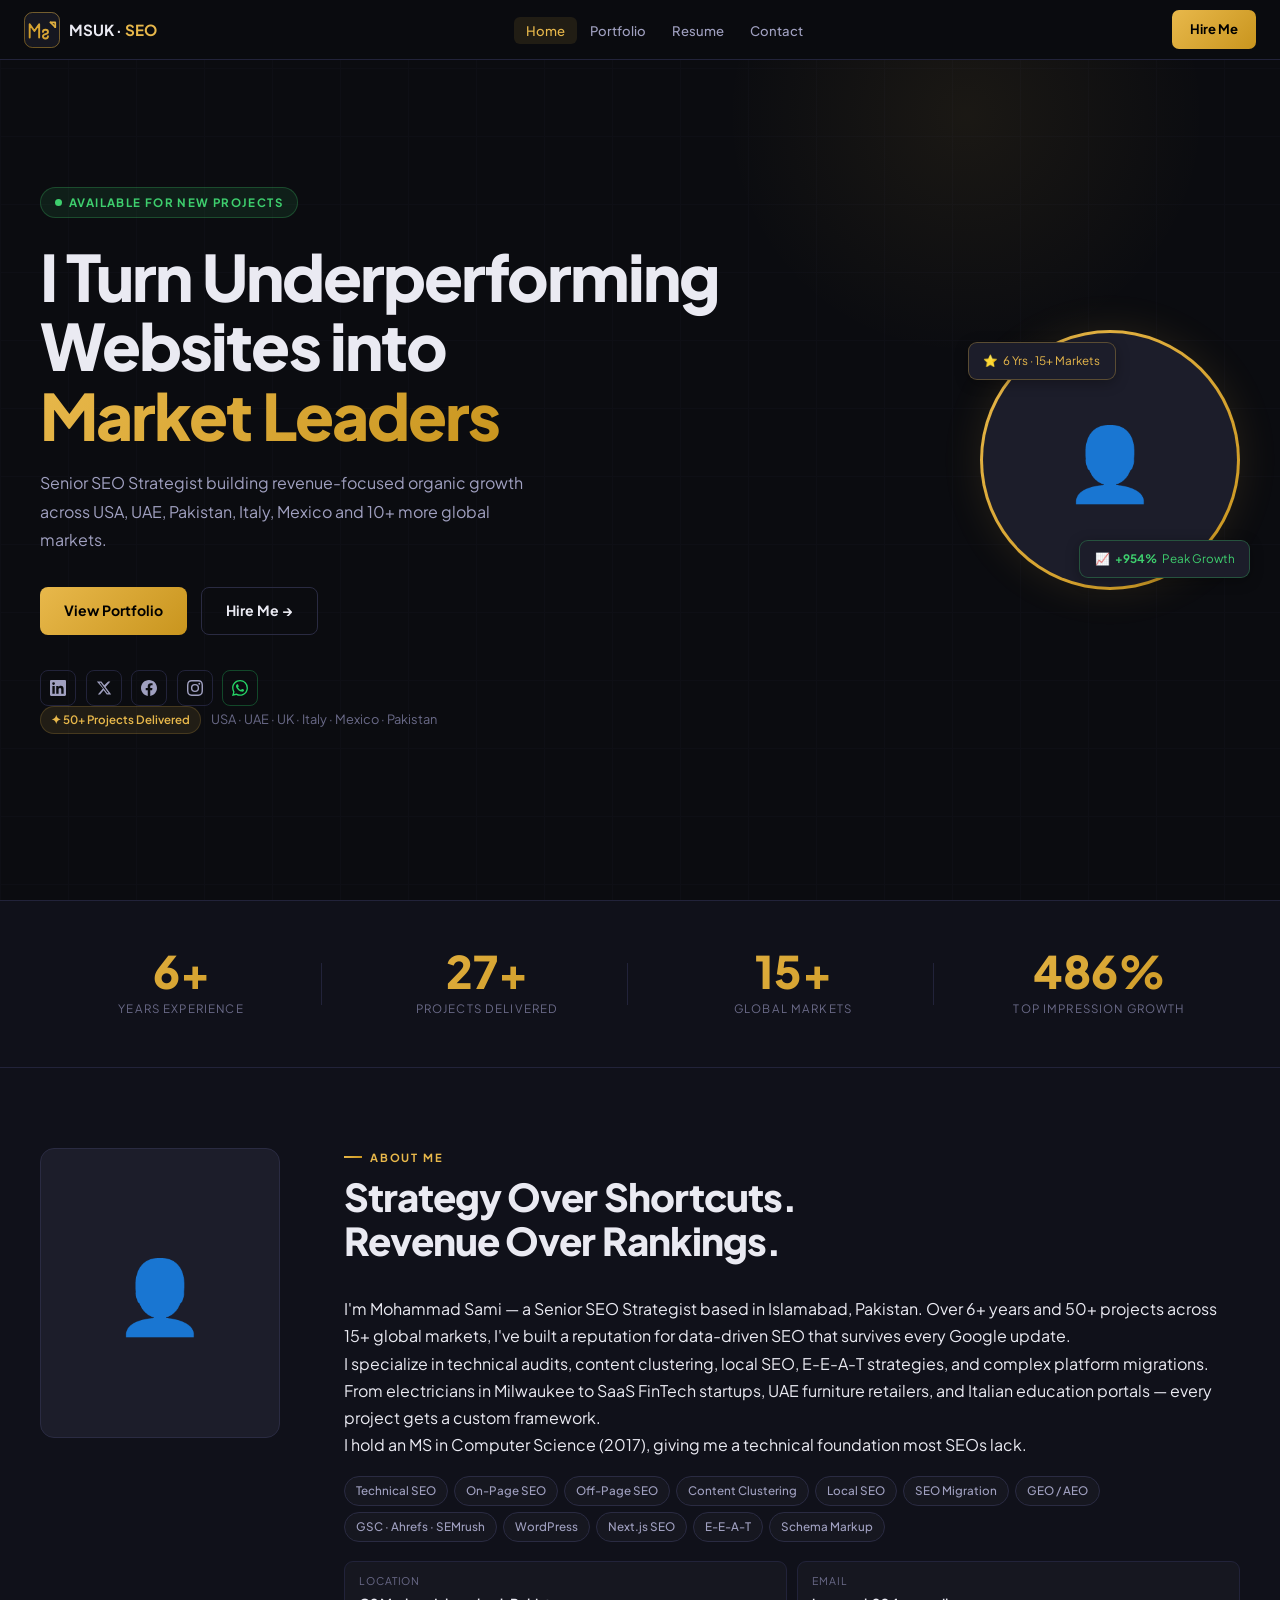
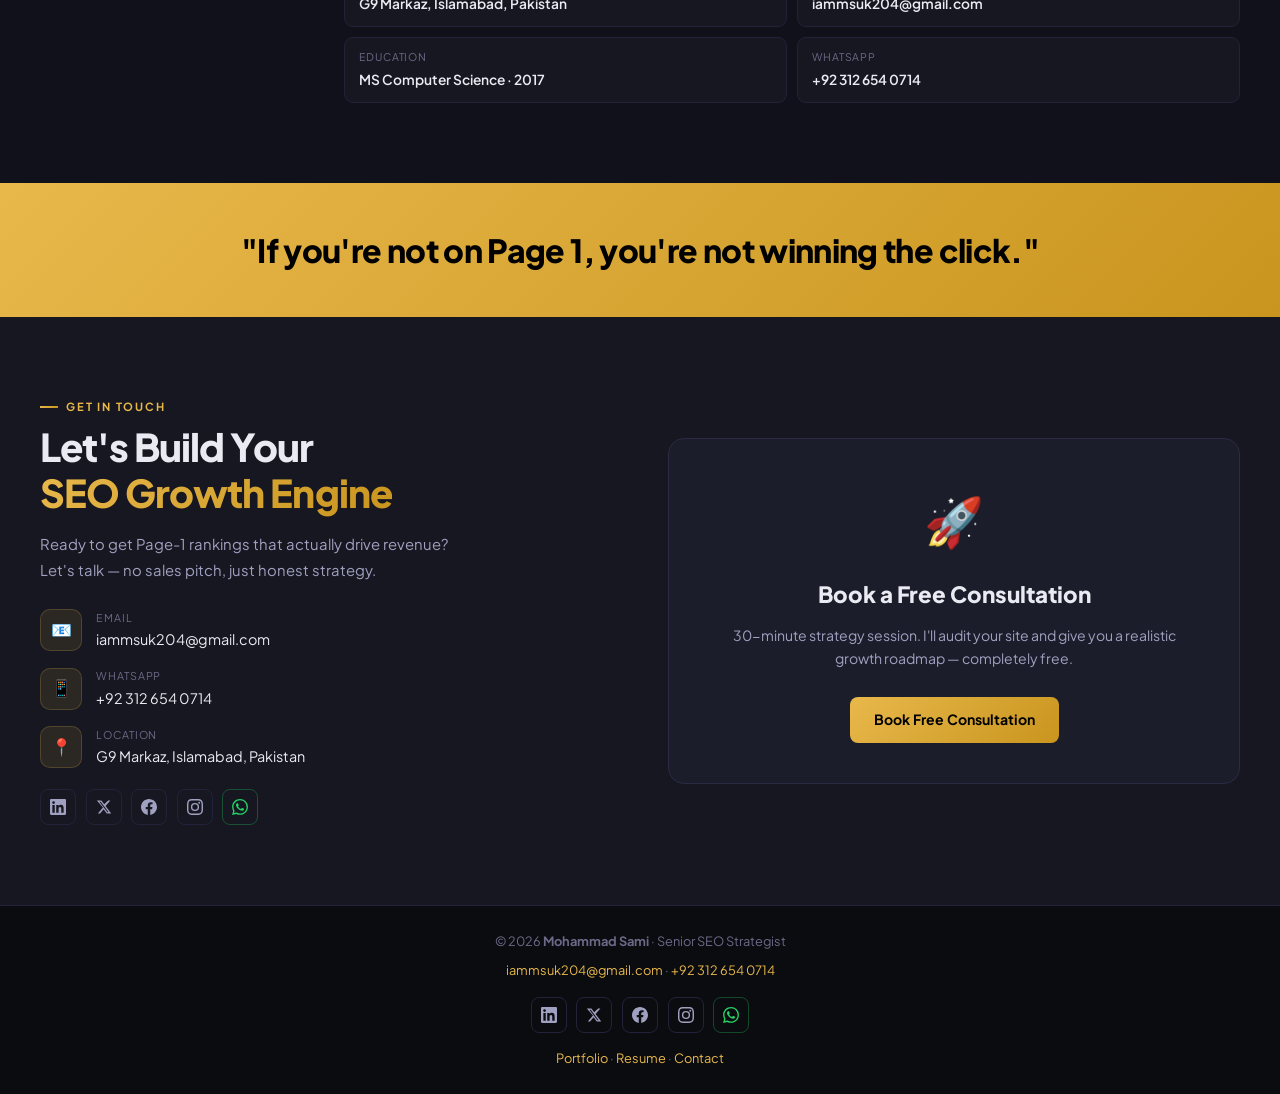
==== commit 550a9919: "Update index.html" ====
--- a/index.html
+++ b/index.html
@@ -6,7 +6,7 @@
 <meta name="description" content="Mohammad Sami — Senior SEO Strategist & Growth Consultant. 6+ years, 50+ projects, 15+ markets. Technical SEO, Content Clustering, Local SEO, Migration specialist."/>
 <meta name="keywords" content="SEO Expert Pakistan, Senior SEO Strategist, Technical SEO Expert, SEO Consultant, Freelance SEO Expert, Mohammad Sami, SEO migration expert"/>
 <title>Mohammad Sami | Senior SEO Strategist & Growth Consultant</title>
-<link rel="stylesheet" href="shared.css"/>
+<link rel="stylesheet" href="css/shared.css">
 <script type="application/ld+json">{"@context":"https://schema.org","@type":"Person","name":"Mohammad Sami","jobTitle":"Senior SEO Strategist","email":"iammsuk204@gmail.com","telephone":"+923126540714","address":{"@type":"PostalAddress","addressLocality":"Islamabad","addressCountry":"PK"}}</script>
 <style>
 /* ── HERO ── */
@@ -298,6 +298,6 @@
 </div></div>
   <p style="margin-top:.9rem"><a href="portfolio.html">Portfolio</a> · <a href="resume.html">Resume</a> · <a href="#contact">Contact</a></p>
 </footer>
-<script src="shared.js"></script>
+<script src="js/shared.js"></script>
 </body>
 </html>
--- a/css/shared.css
+++ b/css/shared.css
@@ -0,0 +1,170 @@
+
+/* ══════════════════════════════════════════════
+   SHARED · Mohammad Sami SEO · Mobile-First
+══════════════════════════════════════════════ */
+:root{
+  --bg:#0b0c10;--surface:#10111a;--card:#161720;--card2:#1c1d2a;
+  --border:#22233a;--border2:#2a2b42;
+  --accent:#e8b84b;--accent2:#c9951e;
+  --green:#3ecf6e;--red:#f06060;--blue:#5b9cf6;--purple:#a78bfa;
+  --text:#eaeaf2;--muted:#6a6a88;--light:#a0a0c0;
+  --grad:linear-gradient(135deg,#e8b84b 0%,#c9951e 100%);
+  --font:'Plus Jakarta Sans',sans-serif;
+}
+*,*::before,*::after{box-sizing:border-box;margin:0;padding:0}
+html{scroll-behavior:smooth;-webkit-text-size-adjust:100%}
+body{background:var(--bg);color:var(--text);font-family:var(--font);line-height:1.7;overflow-x:hidden;-webkit-font-smoothing:antialiased}
+::selection{background:rgba(232,184,75,.22)}
+a{text-decoration:none;color:inherit}
+img{max-width:100%;height:auto;display:block}
+::-webkit-scrollbar{width:4px}
+::-webkit-scrollbar-thumb{background:var(--accent2);border-radius:4px}
+
+/* NAV */
+nav{
+  position:fixed;top:0;left:0;right:0;z-index:900;
+  background:rgba(11,12,16,.96);backdrop-filter:blur(18px);-webkit-backdrop-filter:blur(18px);
+  border-bottom:1px solid var(--border);height:60px;
+  display:flex;align-items:center;justify-content:space-between;padding:0 1.5rem;gap:.75rem;
+}
+.logo{display:flex;align-items:center;gap:9px;flex-shrink:0}
+.logo svg{width:36px;height:36px}
+.logo-name{font-size:.95rem;font-weight:700;letter-spacing:-.01em;white-space:nowrap}
+.logo-name em{font-style:normal;color:var(--accent)}
+.nav-links{display:flex;gap:.1rem;list-style:none}
+.nav-links a{font-size:.82rem;font-weight:500;color:var(--light);padding:5px 12px;border-radius:6px;transition:all .2s;white-space:nowrap}
+.nav-links a:hover,.nav-links a.active{background:rgba(232,184,75,.1);color:var(--accent)}
+.nav-cta{background:var(--grad);color:#000;padding:8px 18px;border-radius:7px;font-weight:700;font-size:.82rem;white-space:nowrap;flex-shrink:0;transition:opacity .2s}
+.nav-cta:hover{opacity:.85}
+.hb{display:none;flex-direction:column;gap:5px;background:none;border:none;padding:5px;cursor:pointer;flex-shrink:0}
+.hb span{display:block;width:21px;height:2px;background:var(--text);border-radius:2px;transition:.28s}
+.hb.open span:nth-child(1){transform:rotate(45deg) translate(5px,5px)}
+.hb.open span:nth-child(2){opacity:0;transform:scaleX(0)}
+.hb.open span:nth-child(3){transform:rotate(-45deg) translate(5px,-5px)}
+
+/* SECTIONS */
+section{padding:80px 1.5rem}
+.container{max-width:1200px;margin:0 auto;width:100%}
+.s-tag{font-size:.7rem;font-weight:700;color:var(--accent);letter-spacing:.16em;text-transform:uppercase;display:flex;align-items:center;gap:8px;margin-bottom:.5rem}
+.s-tag::before{content:'';width:18px;height:2px;background:var(--grad);display:block;flex-shrink:0}
+.s-title{font-size:clamp(1.6rem,4vw,2.4rem);font-weight:800;letter-spacing:-.025em;line-height:1.15;margin-bottom:2rem}
+
+/* BUTTONS */
+.btn{display:inline-flex;align-items:center;justify-content:center;gap:6px;padding:11px 24px;border-radius:8px;font-weight:700;font-size:.88rem;cursor:pointer;border:none;font-family:var(--font);transition:all .2s;white-space:nowrap}
+.btn-gold{background:var(--grad);color:#000}
+.btn-gold:hover{opacity:.88;transform:translateY(-2px);box-shadow:0 6px 20px rgba(232,184,75,.2)}
+.btn-outline{border:1px solid var(--border2);color:var(--text);background:transparent}
+.btn-outline:hover{border-color:var(--accent);background:rgba(232,184,75,.07);transform:translateY(-1px)}
+
+/* KPI CHIPS */
+.kpis{display:flex;gap:.55rem;flex-wrap:wrap}
+.kpi{text-align:center;padding:.6rem .85rem;border-radius:9px;border:1px solid var(--border);min-width:68px}
+.kpi.g{border-color:rgba(62,207,110,.28);background:rgba(62,207,110,.07)}
+.kpi.a{border-color:rgba(232,184,75,.22);background:rgba(232,184,75,.07)}
+.kpi.b{border-color:rgba(91,156,246,.22);background:rgba(91,156,246,.07)}
+.kv{font-size:1.1rem;font-weight:800;line-height:1}
+.kpi.g .kv{color:var(--green)}
+.kpi.a .kv{color:var(--accent)}
+.kpi.b .kv{color:var(--blue)}
+.kl{font-size:.58rem;color:var(--muted);margin-top:3px;text-transform:uppercase;letter-spacing:.05em}
+
+/* RANK BADGES */
+.rb{display:inline-flex;align-items:center;justify-content:center;width:26px;height:24px;border-radius:5px;font-weight:700;font-size:.74rem;flex-shrink:0}
+.r1{background:rgba(232,184,75,.18);color:var(--accent)}
+.r2{background:rgba(91,156,246,.15);color:var(--blue)}
+.r3{background:rgba(62,207,110,.12);color:var(--green)}
+.rn{background:var(--border2);color:var(--muted)}
+
+/* DATA TABLE */
+.dtable{width:100%;border-collapse:collapse}
+.dtable th{font-size:.64rem;color:var(--muted);font-weight:700;text-transform:uppercase;letter-spacing:.07em;padding:.42rem .6rem;border-bottom:1px solid var(--border);text-align:left;white-space:nowrap}
+.dtable td{padding:.4rem .6rem;font-size:.82rem;border-bottom:1px solid rgba(255,255,255,.02);color:var(--light)}
+.dtable tr:last-child td{border-bottom:none}
+.kw-box{border-radius:8px;border:1px solid var(--border);overflow:hidden}
+.kw-scroll{overflow-x:auto;-webkit-overflow-scrolling:touch}
+
+/* GSC BUTTON */
+.gsc-btn{
+  display:inline-flex;align-items:center;gap:6px;
+  padding:8px 15px;background:rgba(232,184,75,.1);
+  border:1px solid rgba(232,184,75,.3);color:var(--accent);
+  font-size:.77rem;font-weight:600;border-radius:7px;
+  cursor:pointer;transition:all .2s;font-family:var(--font);
+}
+.gsc-btn:hover{background:rgba(232,184,75,.18);transform:translateY(-1px);box-shadow:0 3px 12px rgba(232,184,75,.12)}
+.gsc-btn svg{width:12px;height:12px;fill:none;stroke:currentColor;stroke-width:2;stroke-linecap:round;stroke-linejoin:round;flex-shrink:0}
+
+/* GSC MODAL */
+.modal-ov{position:fixed;inset:0;background:rgba(0,0,0,.95);z-index:9999;display:none;align-items:center;justify-content:center;padding:1rem;backdrop-filter:blur(8px);cursor:zoom-out}
+.modal-ov.open{display:flex}
+.modal-box{max-width:980px;max-height:92vh;width:100%;overflow-y:auto;cursor:default;-webkit-overflow-scrolling:touch}
+.modal-head{display:flex;align-items:flex-start;justify-content:space-between;margin-bottom:.85rem;gap:.75rem}
+.modal-info{flex:1;min-width:0}
+.modal-title{font-size:.98rem;font-weight:800;color:var(--text);line-height:1.3}
+.modal-sub{font-size:.72rem;color:var(--muted);margin-top:2px}
+.modal-x{background:var(--card);border:1px solid var(--border);color:var(--text);width:33px;height:33px;border-radius:7px;cursor:pointer;font-size:.9rem;display:flex;align-items:center;justify-content:center;flex-shrink:0;transition:border-color .2s}
+.modal-x:hover{border-color:var(--accent)}
+.modal-img-wrap{position:relative;border-radius:10px;overflow:hidden;border:1px solid var(--border)}
+.modal-img-wrap img{width:100%;display:block}
+.modal-iframe-wrap{position:relative;border-radius:10px;overflow:hidden;border:1px solid var(--border)}
+.modal-iframe-wrap iframe{width:100%;height:75vh;border:none;display:block}
+.modal-wm{position:absolute;inset:0;display:flex;align-items:center;justify-content:center;pointer-events:none}
+.modal-wm span{font-size:clamp(.7rem,2.2vw,1.3rem);font-weight:800;color:rgba(232,184,75,.15);text-transform:uppercase;letter-spacing:.12em;transform:rotate(-18deg);text-align:center}
+.modal-ph{background:var(--card2);border:2px dashed rgba(232,184,75,.22);border-radius:10px;padding:2.5rem 1.5rem;text-align:center}
+.modal-ph-ico{font-size:2.5rem;margin-bottom:.6rem}
+.modal-ph-title{font-size:1rem;font-weight:700;margin-bottom:.4rem}
+.modal-ph-sub{font-size:.8rem;color:var(--muted);max-width:400px;margin:0 auto}
+.modal-ph-code{margin-top:.85rem;background:var(--bg);border:1px solid var(--border);border-radius:6px;padding:.5rem .85rem;font-family:monospace;font-size:.74rem;color:var(--accent);text-align:left;word-break:break-all}
+/* WhatsApp CTA */
+.modal-wa{display:flex;align-items:center;gap:.9rem;margin-top:.9rem;background:rgba(37,211,102,.07);border:1px solid rgba(37,211,102,.25);border-radius:11px;padding:.9rem 1.1rem;flex-wrap:wrap}
+.modal-wa-ico{font-size:1.6rem;flex-shrink:0}
+.modal-wa-text{flex:1;min-width:160px}
+.modal-wa-title{font-size:.87rem;font-weight:700;color:var(--text)}
+.modal-wa-sub{font-size:.74rem;color:var(--muted)}
+.modal-wa-btn{display:inline-flex;align-items:center;gap:5px;background:#25d366;color:#fff;padding:8px 16px;border-radius:7px;font-weight:700;font-size:.82rem;white-space:nowrap;transition:background .2s,transform .2s;flex-shrink:0}
+.modal-wa-btn:hover{background:#1da851;transform:translateY(-1px)}
+
+/* REVEAL */
+.reveal{opacity:0;transform:translateY(20px);transition:opacity .6s ease,transform .6s ease}
+.reveal.visible{opacity:1;transform:translateY(0)}
+
+/* FOOTER */
+footer{border-top:1px solid var(--border);padding:1.5rem 1.5rem;text-align:center;color:var(--muted);font-size:.8rem;line-height:1.8}
+footer a{color:var(--accent)}
+
+/* ═══════════════════════════════
+   RESPONSIVE BREAKPOINTS
+═══════════════════════════════ */
+@media(max-width:768px){
+  nav{padding:0 1rem;height:58px}
+  .nav-links{
+    display:none;flex-direction:column;
+    position:fixed;top:58px;left:0;right:0;z-index:800;
+    background:rgba(11,12,16,.99);padding:1.2rem 1.5rem;
+    border-bottom:1px solid var(--border);gap:.3rem;
+  }
+  .nav-links.open{display:flex}
+  .hb{display:flex}
+  .nav-cta{display:none}
+  section{padding:56px 1rem}
+  .kpis{gap:.4rem}
+  .kpi{min-width:60px;padding:.5rem .6rem}
+  .kv{font-size:.95rem}
+}
+@media(max-width:400px){
+  nav{padding:0 .85rem}
+  .logo-name{display:none}
+  section{padding:48px .85rem}
+}
+
+/* SOCIAL MEDIA ICONS */
+.social-links{display:flex;align-items:center;gap:.6rem;flex-wrap:wrap}
+.soc{
+  display:inline-flex;align-items:center;justify-content:center;
+  width:36px;height:36px;border-radius:8px;
+  border:1px solid var(--border);color:var(--light);
+  transition:all .2s;text-decoration:none;font-size:.9rem;
+  background:transparent;
+}
+.soc:hover{border-color:var(--accent);color:var(--accent);background:rgba(232,184,75,.08);transform:translateY(-2px)}
+.soc svg{width:16px;height:16px;fill:currentColor}
